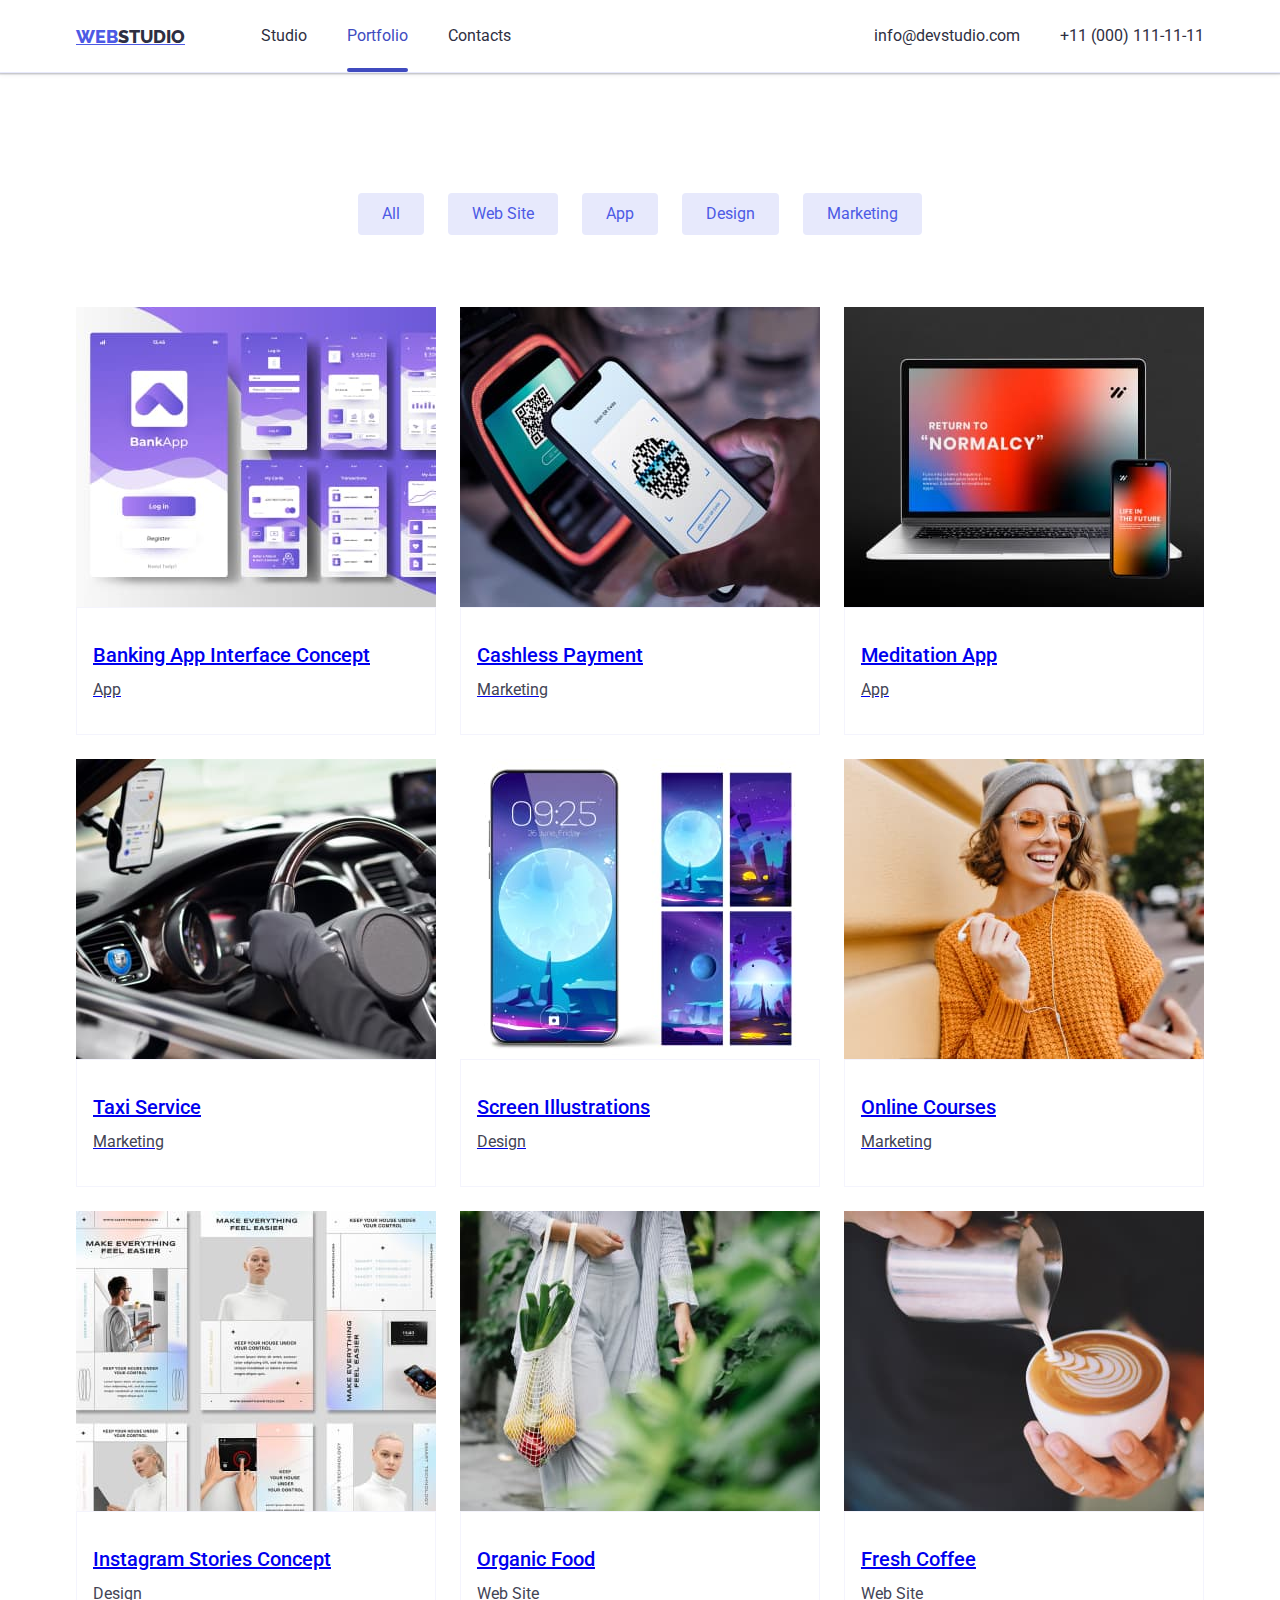
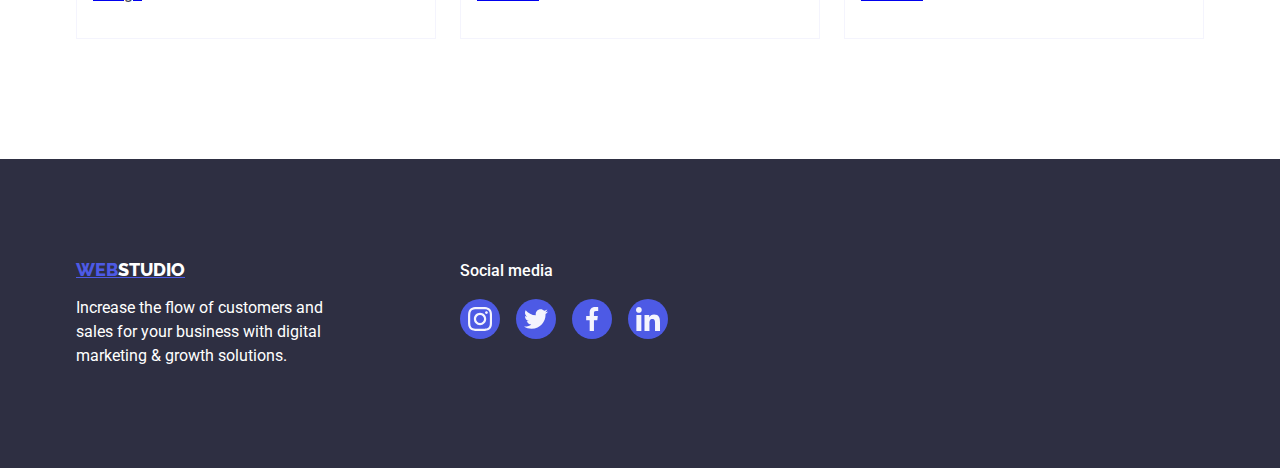
==== portfolio.html @ 1fbf2329 "Implemented modal form" ====
<!doctype html>
<html lang="en">
  <head>
    <meta charset="UTF-8" />
    <title>Portfolio</title>
    <link
      href="https://cdn.jsdelivr.net/npm/modern-normalize@2.0.0/modern-normalize.min.css"
      rel="stylesheet"
    />
    <link
      href="https://fonts.googleapis.com/css2?family=Raleway:wght@800&family=Roboto:wght@400;500;700;900&display=swap"
      rel="stylesheet"
    />
    <link rel="stylesheet" href="css/styles.css" />
  </head>

  <body>
    <header class="header">
      <div class="container">
        <nav class="navigation">
          <a class="logo" href="./index.html"
            >WEB<span class="logo-part">STUDIO</span></a
          >
          <ul class="navigation-items">
            <li class="navigation-item">
              <a class="link" href="./index.html">Studio</a>
            </li>
            <li class="navigation-item current">
              <a class="link" href="./portfolio.html">Portfolio</a>
            </li>
            <li class="navigation-item">
              <a class="link" href="./index.html">Contacts</a>
            </li>
          </ul>
        </nav>

        <address class="contacts">
          <ul class="contacts-items">
            <li>
              <a class="link" href="mailto:info@devstudio.com"
                >info@devstudio.com</a
              >
            </li>
            <li>
              <a class="link" href="tel:+110001111111">+11 (000) 111-11-11</a>
            </li>
          </ul>
        </address>
      </div>
    </header>

    <main>
      <section class="section portfolio-section">
        <div class="container">
          <h1 class="general-title visually-hidden">Portfolio</h1>
          <ul class="filter-items">
            <li><button class="filter-button" type="button">All</button></li>
            <li>
              <button class="filter-button" type="button">Web Site</button>
            </li>
            <li><button class="filter-button" type="button">App</button></li>
            <li><button class="filter-button" type="button">Design</button></li>
            <li>
              <button class="filter-button" type="button">Marketing</button>
            </li>
          </ul>
          <ul class="portfolio-items">
            <li class="portfolio-card">
              <a href="./portfolio.html">
                <div class="portfolio-card-image">
                  <div class="overlay">
                    <p class="overlay-text">
                      14 Stylish and User-Friendly App Design Concepts · Task
                      Manager App · Calorie Tracker App · Exotic Fruit Ecommerce
                      App · Cloud Storage App
                    </p>
                  </div>
                  <img
                    class="image"
                    src="./images/portfolio/first-project.jpg"
                    alt="first-project"
                  />
                </div>
                <div class="portfolio-card-text">
                  <h2 class="card-title">Banking App Interface Concept</h2>
                  <p class="card-text">App</p>
                </div>
              </a>
            </li>
            <li class="portfolio-card">
              <a href="./portfolio.html">
                <div class="portfolio-card-image">
                  <div class="overlay">
                    <p class="overlay-text">
                      14 Stylish and User-Friendly App Design Concepts · Task
                      Manager App · Calorie Tracker App · Exotic Fruit Ecommerce
                      App · Cloud Storage App
                    </p>
                  </div>
                  <img
                    class="image"
                    src="./images/portfolio/second-project.jpg"
                    alt="second-project"
                  />
                </div>
                <div class="portfolio-card-text">
                  <h2 class="card-title">Cashless Payment</h2>
                  <p class="card-text">Marketing</p>
                </div>
              </a>
            </li>
            <li class="portfolio-card">
              <a href="./portfolio.html">
                <div class="portfolio-card-image">
                  <div class="overlay">
                    <p class="overlay-text">
                      14 Stylish and User-Friendly App Design Concepts · Task
                      Manager App · Calorie Tracker App · Exotic Fruit Ecommerce
                      App · Cloud Storage App
                    </p>
                  </div>
                  <img
                    class="image"
                    src="./images/portfolio/third-project.jpg"
                    alt="third-project"
                  />
                </div>
                <div class="portfolio-card-text">
                  <h2 class="card-title">Meditation App</h2>
                  <p class="card-text">App</p>
                </div>
              </a>
            </li>
            <li class="portfolio-card">
              <a href="./portfolio.html">
                <div class="portfolio-card-image">
                  <div class="overlay">
                    <p class="overlay-text">
                      14 Stylish and User-Friendly App Design Concepts · Task
                      Manager App · Calorie Tracker App · Exotic Fruit Ecommerce
                      App · Cloud Storage App
                    </p>
                  </div>
                  <img
                    class="image"
                    src="./images/portfolio/fourth-project.jpg"
                    alt="fourth-project"
                  />
                </div>
                <div class="portfolio-card-text">
                  <h2 class="card-title">Taxi Service</h2>
                  <p class="card-text">Marketing</p>
                </div>
              </a>
            </li>
            <li class="portfolio-card">
              <a href="./portfolio.html">
                <div class="portfolio-card-image">
                  <div class="overlay">
                    <p class="overlay-text">
                      14 Stylish and User-Friendly App Design Concepts · Task
                      Manager App · Calorie Tracker App · Exotic Fruit Ecommerce
                      App · Cloud Storage App
                    </p>
                  </div>
                  <img
                    class="image"
                    src="./images/portfolio/fifth-project.jpg"
                    alt="fifth-project"
                  />
                </div>
                <div class="portfolio-card-text">
                  <h2 class="card-title">Screen Illustrations</h2>
                  <p class="card-text">Design</p>
                </div>
              </a>
            </li>
            <li class="portfolio-card">
              <a href="./portfolio.html">
                <div class="portfolio-card-image">
                  <div class="overlay">
                    <p class="overlay-text">
                      14 Stylish and User-Friendly App Design Concepts · Task
                      Manager App · Calorie Tracker App · Exotic Fruit Ecommerce
                      App · Cloud Storage App
                    </p>
                  </div>
                  <img
                    class="image"
                    src="./images/portfolio/sixth-project.jpg"
                    alt="sixth-project"
                  />
                </div>
                <div class="portfolio-card-text">
                  <h2 class="card-title">Online Courses</h2>
                  <p class="card-text">Marketing</p>
                </div>
              </a>
            </li>
            <li class="portfolio-card">
              <a href="./portfolio.html">
                <div class="portfolio-card-image">
                  <div class="overlay">
                    <p class="overlay-text">
                      14 Stylish and User-Friendly App Design Concepts · Task
                      Manager App · Calorie Tracker App · Exotic Fruit Ecommerce
                      App · Cloud Storage App
                    </p>
                  </div>
                  <img
                    class="image"
                    src="./images/portfolio/seventh-project.jpg"
                    alt="seventh-project"
                  />
                </div>
                <div class="portfolio-card-text">
                  <h2 class="card-title">Instagram Stories Concept</h2>
                  <p class="card-text">Design</p>
                </div>
              </a>
            </li>
            <li class="portfolio-card">
              <a href="./portfolio.html">
                <div class="portfolio-card-image">
                  <div class="overlay">
                    <p class="overlay-text">
                      14 Stylish and User-Friendly App Design Concepts · Task
                      Manager App · Calorie Tracker App · Exotic Fruit Ecommerce
                      App · Cloud Storage App
                    </p>
                  </div>
                  <img
                    class="image"
                    src="./images/portfolio/eighth-project.jpg"
                    alt="eighth-project"
                  />
                </div>
                <div class="portfolio-card-text">
                  <h2 class="card-title">Organic Food</h2>
                  <p class="card-text">Web Site</p>
                </div>
              </a>
            </li>
            <li class="portfolio-card">
              <a href="./portfolio.html">
                <div class="portfolio-card-image">
                  <div class="overlay">
                    <p class="overlay-text">
                      14 Stylish and User-Friendly App Design Concepts · Task
                      Manager App · Calorie Tracker App · Exotic Fruit Ecommerce
                      App · Cloud Storage App
                    </p>
                  </div>
                  <img
                    class="image"
                    src="./images/portfolio/ninth-project.jpg"
                    alt="ninth-project"
                  />
                </div>
                <div class="portfolio-card-text">
                  <h2 class="card-title">Fresh Coffee</h2>
                  <p class="card-text">Web Site</p>
                </div>
              </a>
            </li>
          </ul>
        </div>
      </section>
    </main>

    <footer class="footer">
      <div class="container">
        <div>
          <a class="logo" href="./index.html"
            >WEB<span class="logo-part">STUDIO</span></a
          >
          <p class="footer-text">
            Increase the flow of customers and sales for your business with
            digital marketing & growth solutions.
          </p>
        </div>
        <div class="footer-social">
          <h2 class="footer-social-title">Social media</h2>
          <ul class="footer-social-links">
            <li>
              <a class="card-icon" href="#">
                <svg class="icon">
                  <use xlink:href="./images/icons.svg#instagram16"></use>
                </svg>
              </a>
            </li>
            <li>
              <a class="card-icon" href="#">
                <svg class="icon">
                  <use xlink:href="./images/icons.svg#twitter16"></use>
                </svg>
              </a>
            </li>
            <li>
              <a class="card-icon" href="#">
                <svg class="icon">
                  <use xlink:href="./images/icons.svg#facebook16"></use>
                </svg>
              </a>
            </li>
            <li>
              <a class="card-icon" href="#">
                <svg class="icon">
                  <use xlink:href="./images/icons.svg#linkedin16"></use>
                </svg>
              </a>
            </li>
          </ul>
        </div>
      </div>
    </footer>
  </body>
</html>
---- css/styles.css ----
:root {
  --container-width: 1158px;
  --primary-color: #4d5ae5;
  --primary-text-color: #2e2f42;
  --secondary-text-color: #ffffff;
  --card-text-color: #434455;
  --background-color: #ffffff;
  --button-none-active-color: #e7e9fc;
  --button-hover-color: #404bbf;
  --primary-sections-background-color: #2e2f42;
  --secondary-sections-background-color: #f4f4fd;
  --card-background-color: #2e2f4214;
  --card-border-color: #f4f4fd;
}

h1,
h2,
h3,
h4,
h5,
h6,
p {
  margin: 0;
  padding: 0;
}

body {
  position: relative;
  font-family: 'Roboto', sans-serif;
  color: var(--primary-text-color);
  background-color: var(--background-color);
  font-size: 16px;
  line-height: 1.5;
}

button {
  border: none;
  padding: 12px 24px;
  border-radius: 4px;
}

ul {
  list-style-type: none;
  margin: 0;
  padding: 0;
}

.container {
  max-width: var(--container-width);
  padding: 0 15px;
  margin: 0 auto;
}

.link {
  text-decoration: none;
  color: var(--primary-text-color);
  transition-property: color;
  transition-duration: 250ms;
  transition-timing-function: cubic-bezier(0.4, 0, 0.2, 1);
}

.link:hover,
.link:focus {
  color: var(--button-hover-color);
}

.visually-hidden {
  position: absolute;
  width: 1px;
  height: 1px;
  margin: -1px;
  border: 0;
  padding: 0;
  white-space: nowrap;
  clip-path: inset(100%);
  clip: rect(0 0 0 0);
  overflow: hidden;
}

.header {
  border-bottom: 1px solid #e7e9fc;
  box-shadow:
    0 1px 6px 0 rgba(46, 47, 66, 0.08),
    0 1px 1px 0 rgba(46, 47, 66, 0.16),
    0 2px 1px 0 rgba(46, 47, 66, 0.08);
}

.header .container {
  display: flex;
  justify-content: space-between;
  align-items: center;
}

.logo {
  display: inline-block;
  font-family: 'Raleway', sans-serif;
  font-size: 18px;
  font-weight: 800;
  line-height: 21px;
  color: var(--primary-color);
}

.logo-part {
  color: var(--primary-text-color);
}

.navigation {
  display: flex;
  align-items: center;
}

.navigation .logo {
  margin-right: 76px;
}

.navigation-items {
  display: flex;
  gap: 40px;
}

.navigation-item .link {
  display: block;
  position: relative;
  padding: 24px 0;
}

.navigation-item.current .link::after {
  content: '';
  position: absolute;
  bottom: 0;
  left: 0;
  width: 100%;
  height: 4px;
  background-color: #404bbf;
  border-radius: 2px;
}

.navigation-item.current .link {
  color: var(--button-hover-color);
}

.contacts {
  font-style: normal;
}

.contacts-items {
  display: flex;
  gap: 40px;
}

.contacts-items .link {
  display: block;
  padding: 24px 0;
}

.general-title {
  font-size: 56px;
  line-height: 60px;
  text-align: center;
  max-width: 496px;
  margin: 0 auto 72px;
}

.section-title {
  font-size: 36px;
  font-weight: 700;
  text-align: center;
  margin-bottom: 72px;
}

.card-title {
  font-size: 20px;
  font-weight: 500;
  margin-bottom: 8px;
}

.card-text {
  color: var(--card-text-color);
}

.image {
  display: block;
  max-width: 100%;
  height: auto;
  object-fit: cover;
}

.order-section {
  position: relative;
  text-align: center;
  padding: 188px 0;
  max-width: 1440px;
  margin: 0 auto;
  color: var(--secondary-text-color);
  background-color: rgba(46, 47, 66, 0.7);
}

.order-section .image {
  position: absolute;
  top: 0;
  left: 50%;
  transform: translateX(-50%);
  max-width: 1440px;
  height: 100%;
  z-index: -1;
}

.button {
  background-color: var(--primary-color);
  color: var(--secondary-text-color);
  transition-property: background-color;
  transition-duration: 250ms;
  transition-timing-function: cubic-bezier(0.4, 0, 0.2, 1);
}

.button:hover,
.button:focus {
  background-color: var(--button-hover-color);
}

.feature-section {
  padding: 120px 0;
}

.feature-section-items {
  display: flex;
  gap: 24px;
}

.feature-section-item {
  width: calc((100% - 72px) / 4);
}

.feature-section-logo {
  display: flex;
  justify-content: center;
  align-items: center;
  height: 112px;
  background-color: #f4f4fd;
  border-radius: 4px;
  margin-bottom: 8px;
}

.feature-section-icon {
  width: 64px;
  height: 64px;
}

.skills-section {
  padding: 0 0 120px;
}

.skills-section-items {
  display: flex;
  gap: 24px;
}

.skills-section-item {
  width: calc((100% - 48px) / 3);
}

.team-section {
  padding: 120px 0;
  background-color: var(--secondary-sections-background-color);
}

.team-section-items {
  display: flex;
  gap: 24px;
}

.team-card {
  width: calc((100% - 72px) / 4);
  background-color: var(--background-color);
  border-radius: 0 0 4px 4px;
  box-shadow:
    0 2px 1px 0 rgba(46, 47, 66, 0.08),
    0 1px 1px 0 rgba(46, 47, 66, 0.16),
    0 1px 6px 0 rgba(46, 47, 66, 0.08);
}

.team-card-text {
  padding: 32px 16px;
  text-align: center;
}

.team-card-social {
  display: flex;
  justify-content: space-between;
  margin-top: 8px;
}

.card-icon {
  display: flex;
  justify-content: center;
  align-items: center;
  width: 40px;
  height: 40px;
  border-radius: 50%;
  background-color: #4d5ae5;
  transition-property: background-color;
  transition-duration: 250ms;
  transition-timing-function: cubic-bezier(0.4, 0, 0.2, 1);
}

.card-icon:hover,
.card-icon:focus {
  background-color: #404bbf;
}

.card-icon .icon {
  width: 16px;
  height: 16px;
}

.filter-button {
  color: var(--primary-color);
  background-color: var(--button-none-active-color);
  transition-property: background-color;
  transition-duration: 250ms;
  transition-timing-function: cubic-bezier(0.4, 0, 0.2, 1);
}

.filter-button:hover,
.filter-button:focus {
  background-color: var(--button-hover-color);
  color: var(--secondary-text-color);
}

.portfolio-section {
  padding: 120px 0;
}

.portfolio-items {
  display: flex;
  flex-wrap: wrap;
  gap: 24px;
}

.portfolio-card {
  position: relative;
  width: calc((100% - 48px) / 3);
  transition-property: box-shadow;
  transition-duration: 250ms;
  transition-timing-function: cubic-bezier(0.4, 0, 0.2, 1);
}

.portfolio-card-image {
  position: relative;
  overflow: hidden;
}

.portfolio-card-image .overlay {
  position: absolute;
  top: 0;
  left: 0;
  padding: 40px 32px;
  width: 100%;
  height: 300px;
  background-color: #3f51b5;
  transform: translateY(100%);
  transition: transform 250ms ease-in-out;
}

.overlay-text {
  color: #f4f4fd;
}

.portfolio-card:hover .overlay,
.portfolio-card:focus .overlay {
  transform: translateY(0);
}

.portfolio-card:hover,
.portfolio-card:focus {
  box-shadow:
    0 2px 1px 0 rgba(46, 47, 66, 0.08),
    0 1px 1px 0 rgba(46, 47, 66, 0.16),
    0 1px 6px 0 rgba(46, 47, 66, 0.08);
}

.portfolio-card-text {
  padding: 32px 16px;
  border: 1px solid var(--card-border-color);
}

.filter-items {
  display: flex;
  justify-content: center;
  flex-wrap: wrap;
  gap: 24px;
  margin-bottom: 72px;
}

.customers-section {
  padding: 120px 0;
}

.customers-section-items {
  display: flex;
  flex-wrap: wrap;
  gap: 24px;
}

.customers-section-item .link {
  display: block;
  max-width: 168px;
  height: 88px;
  padding: 16px 32px;
  border: 1px solid #8e8f99;
  border-radius: 4px;
  transition-property: background-color;
  transition-duration: 250ms;
  transition-timing-function: cubic-bezier(0.4, 0, 0.2, 1);
}

.customers-section-item .link:hover,
.customers-section-item .link:focus {
  border-color: #404bbf;
}

.customers-section-item .icon {
  display: block;
  width: 104px;
  height: 56px;
  fill: #8e8f99;
  transition-property: fill;
  transition-duration: 250ms;
  transition-timing-function: cubic-bezier(0.4, 0, 0.2, 1);
}

.customers-section-item .link:hover .icon,
.customers-section-item .link:focus .icon {
  fill: #404bbf;
}

.footer {
  padding: 100px 0;
  background-color: var(--primary-sections-background-color);
  color: var(--background-color);
}

.footer .container {
  display: flex;
  gap: 120px;
}

.footer .logo {
  margin-bottom: 16px;
}

.footer .logo-part {
  color: var(--secondary-text-color);
}

.footer-text {
  max-width: 264px;
}

.footer-social-title {
  font-size: 16px;
  font-weight: 500;
  margin-bottom: 16px;
}

.footer-social-links {
  display: flex;
  gap: 16px;
}

.footer .card-icon .icon {
  width: 24px;
  height: 24px;
}

.backdrop {
  display: block;
  position: fixed;
  top: 0;
  left: 0;
  width: 100%;
  height: 100%;
  background: rgba(46, 47, 66, 0.4);
  animation: fadeIn 0.5s forwards;
}

.backdrop.is-hidden {
  display: none;
}

.modal {
  position: fixed;
  top: 50%;
  left: 50%;
  transform: translate(-50%, -50%);
  width: 100%;
  max-width: 408px;
  padding: 72px 24px 24px;
  background-color: var(--background-color);
  border-radius: 4px;
  animation: slideIn 0.5s forwards;
}

.order-form {
  display: flex;
  flex-direction: column;
  gap: 8px;
}

.form-title {
  margin-bottom: 16px;
  font-size: 16px;
  font-weight: 500;
  text-align: center;
}

.label {
  display: flex;
  flex-direction: column;
  gap: 4px;
  font-size: 12px;
  color: #8e8f99;
}

.input-wrapper {
  position: relative;
  height: 40px;
  width: 100%;
}

.input {
  padding: 8px 16px 8px 38px;
  border: 1px solid rgba(46, 47, 66, 0.7);
  border-radius: 4px;
  font-size: 12px;
  width: 100%;
  transition-property: outline-color;
  transition-duration: 250ms;
  transition-timing-function: cubic-bezier(0.4, 0, 0.2, 1);
}

.input:focus-visible {
  outline-color: #4d5ae5;
}

.input:focus-visible + .form-input-icon {
  fill: #404bbf;
}

.form-input {
  height: 100%;
}

.form-input-icon {
  position: absolute;
  top: 50%;
  left: 16px;
  transform: translateY(-50%);
  width: 18px;
  height: 24px;
  fill: #2e2f42;
  transition-property: fill;
  transition-duration: 250ms;
  transition-timing-function: cubic-bezier(0.4, 0, 0.2, 1);
}

.comment-input {
  resize: none;
  padding-left: 16px;
}

.policy-label {
  position: relative;
  display: flex;
  gap: 4px;
  font-size: 12px;
  color: #8e8f99;
  margin-bottom: 16px;
  padding-left: 25px;
}

.policy-checkbox {
  position: absolute;
  opacity: 0;
  cursor: pointer;
  height: 0;
  width: 0;
}

.checkmark {
  position: absolute;
  top: 0;
  left: 0;
  height: 16px;
  width: 16px;
  border: 1px solid rgba(46, 47, 66, 0.4);
  border-radius: 2px;
  transition-property: border-color;
  transition-duration: 250ms;
  transition-timing-function: cubic-bezier(0.4, 0, 0.2, 1);
}

.policy-label .policy-checkbox:checked ~ .checkmark {
  background-color: #4d5ae5;
  border: none;
}

.policy-label:hover .policy-checkbox ~ .checkmark,
.policy-label:focus .policy-checkbox ~ .checkmark {
  border-color: #4d5ae5;
}

.checkmark-icon {
  display: none;
}

.policy-label .policy-checkbox:checked ~ .checkmark .checkmark-icon {
  display: block;
  position: absolute;
  top: 50%;
  left: 50%;
  transform: translate(-50%, -50%);
  width: 10px;
  height: 8px;
}

.form-button {
  align-self: center;
  max-width: 168px;
  width: 100%;
  font-weight: 500;
  padding: 16px 32px;
}

.modal-close-button {
  position: absolute;
  top: 24px;
  right: 24px;
  display: flex;
  justify-content: center;
  align-items: center;
  padding: 0;
  width: 24px;
  height: 24px;
  border-radius: 50%;
  background: #e7e9fc;
  border: 1px solid rgba(0, 0, 0, 0.1);
  transition-property: background;
  transition-duration: 250ms;
  transition-timing-function: cubic-bezier(0.4, 0, 0.2, 1);
}

.modal-close-button .icon {
  width: 8px;
  height: 8px;
}

.modal-close-button:hover,
.modal-close-button:focus {
  background: #404bbf;
  cursor: pointer;
}

.modal-close-button:hover .icon,
.modal-close-button:focus .icon {
  fill: #ffffff;
}

@keyframes fadeIn {
  from {
    opacity: 0;
  }
  to {
    opacity: 1;
  }
}

@keyframes slideIn {
  from {
    transform: translate(-50%, -60%);
    opacity: 0;
  }
  to {
    transform: translate(-50%, -50%);
    opacity: 1;
  }
}
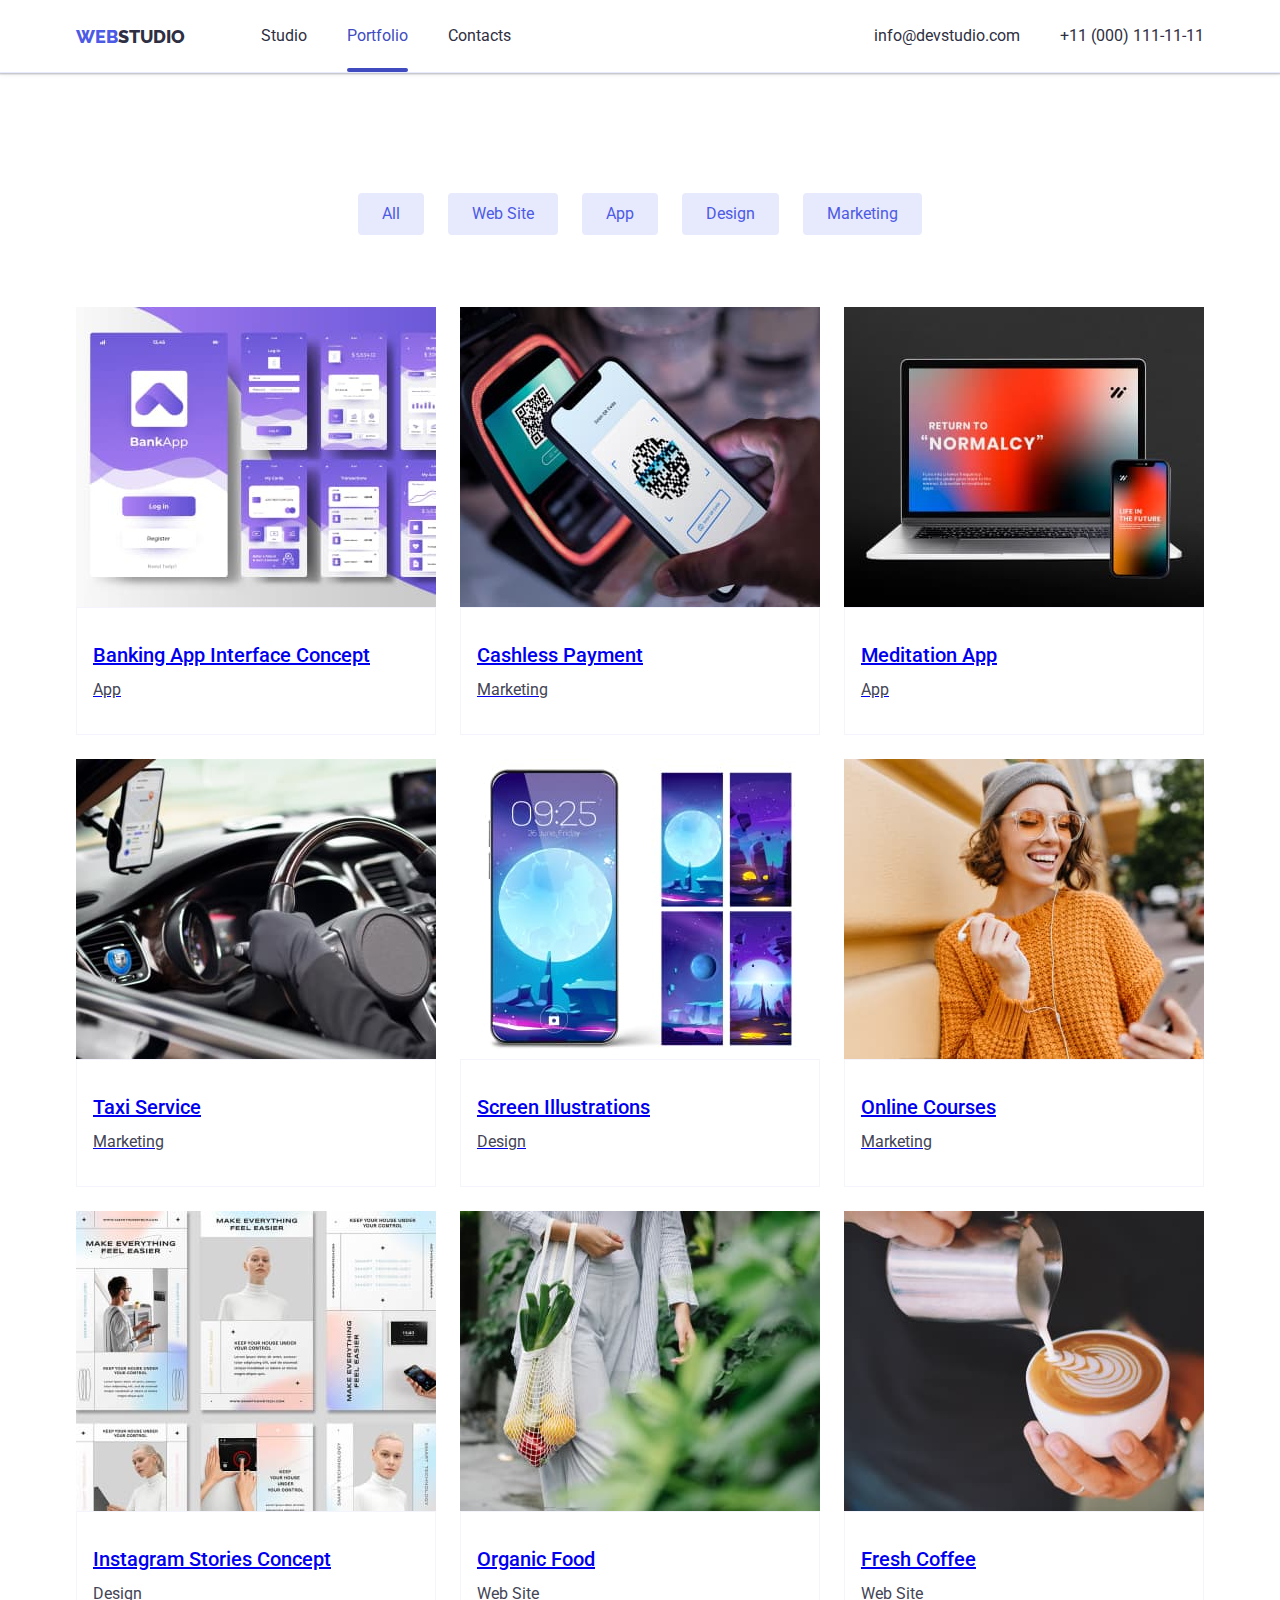
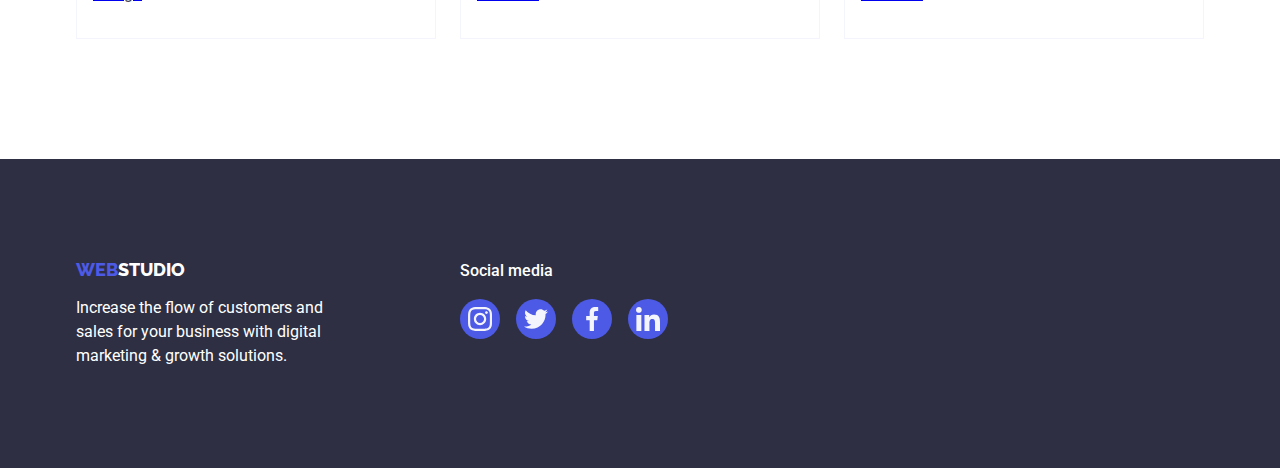
==== commit 3ca50c3c: "Implemented modal form" ====
--- a/portfolio.html
+++ b/portfolio.html
@@ -18,7 +18,7 @@
     <header class="header">
       <div class="container">
         <nav class="navigation">
-          <a class="logo" href="./index.html"
+          <a class="link logo" href="./index.html"
             >WEB<span class="logo-part">STUDIO</span></a
           >
           <ul class="navigation-items">
@@ -271,7 +271,7 @@
     <footer class="footer">
       <div class="container">
         <div>
-          <a class="logo" href="./index.html"
+          <a class="link logo" href="./index.html"
             >WEB<span class="logo-part">STUDIO</span></a
           >
           <p class="footer-text">
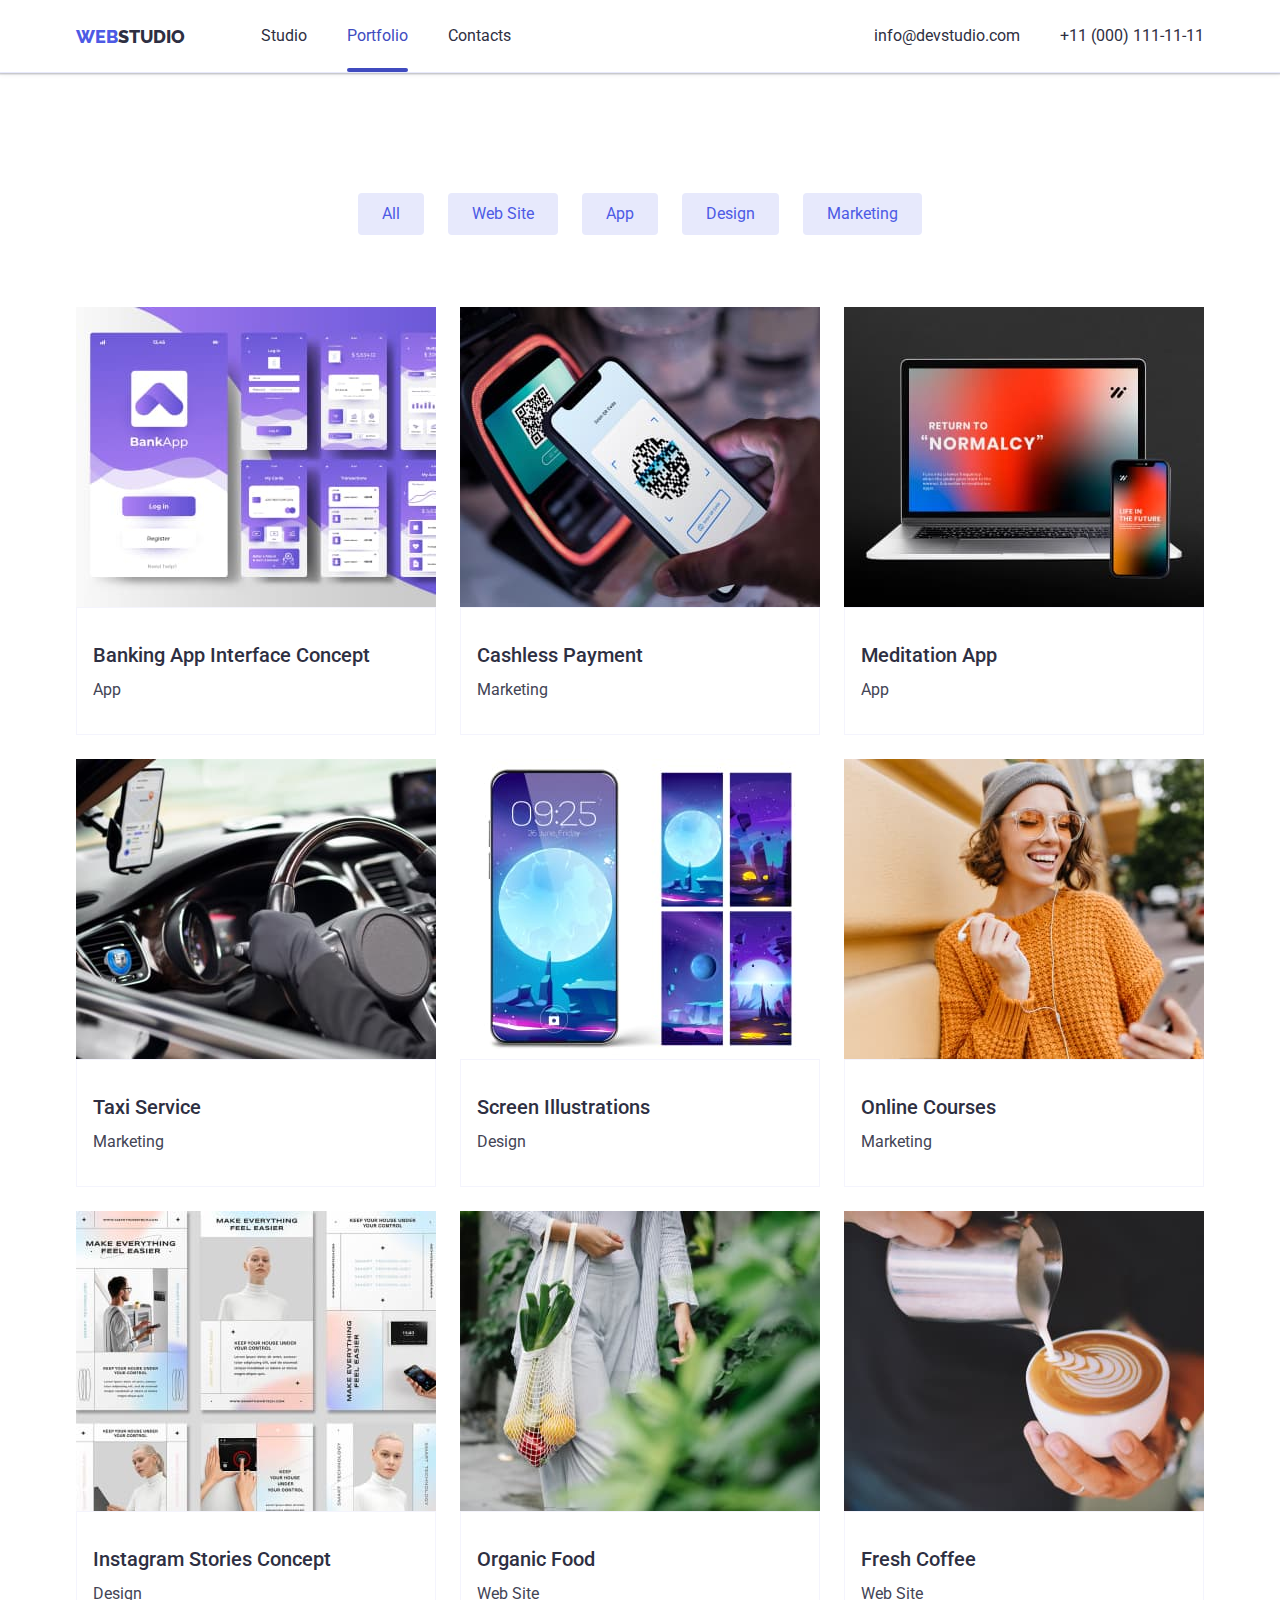
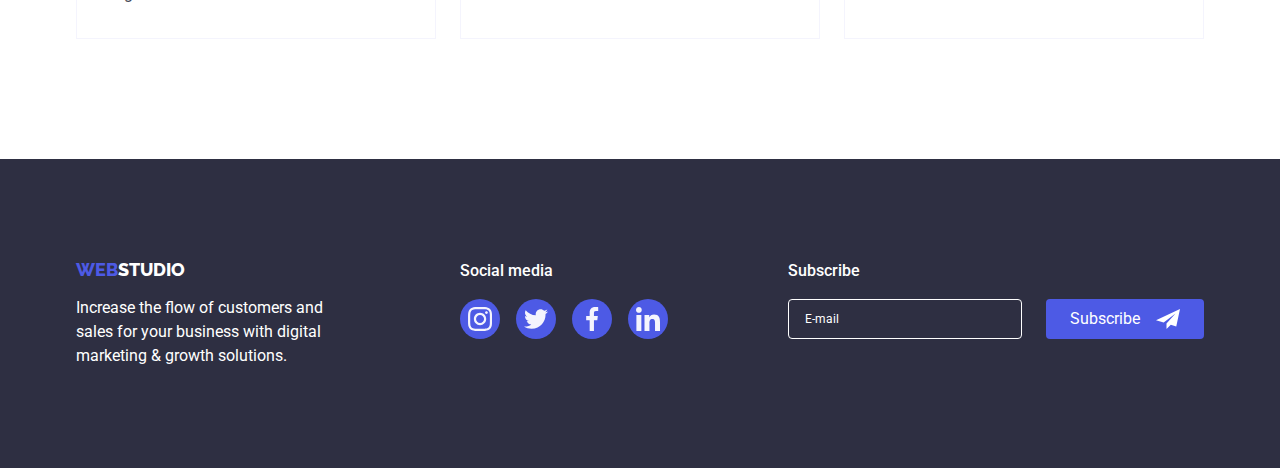
==== commit 33dc02f5: "Fix comments" ====
--- a/portfolio.html
+++ b/portfolio.html
@@ -66,7 +66,7 @@
           </ul>
           <ul class="portfolio-items">
             <li class="portfolio-card">
-              <a href="./portfolio.html">
+              <a class="link" href="./portfolio.html">
                 <div class="portfolio-card-image">
                   <div class="overlay">
                     <p class="overlay-text">
@@ -88,7 +88,7 @@
               </a>
             </li>
             <li class="portfolio-card">
-              <a href="./portfolio.html">
+              <a class="link" href="./portfolio.html">
                 <div class="portfolio-card-image">
                   <div class="overlay">
                     <p class="overlay-text">
@@ -110,7 +110,7 @@
               </a>
             </li>
             <li class="portfolio-card">
-              <a href="./portfolio.html">
+              <a class="link" href="./portfolio.html">
                 <div class="portfolio-card-image">
                   <div class="overlay">
                     <p class="overlay-text">
@@ -132,7 +132,7 @@
               </a>
             </li>
             <li class="portfolio-card">
-              <a href="./portfolio.html">
+              <a class="link" href="./portfolio.html">
                 <div class="portfolio-card-image">
                   <div class="overlay">
                     <p class="overlay-text">
@@ -154,7 +154,7 @@
               </a>
             </li>
             <li class="portfolio-card">
-              <a href="./portfolio.html">
+              <a class="link" href="./portfolio.html">
                 <div class="portfolio-card-image">
                   <div class="overlay">
                     <p class="overlay-text">
@@ -176,7 +176,7 @@
               </a>
             </li>
             <li class="portfolio-card">
-              <a href="./portfolio.html">
+              <a class="link" href="./portfolio.html">
                 <div class="portfolio-card-image">
                   <div class="overlay">
                     <p class="overlay-text">
@@ -198,7 +198,7 @@
               </a>
             </li>
             <li class="portfolio-card">
-              <a href="./portfolio.html">
+              <a class="link" href="./portfolio.html">
                 <div class="portfolio-card-image">
                   <div class="overlay">
                     <p class="overlay-text">
@@ -220,7 +220,7 @@
               </a>
             </li>
             <li class="portfolio-card">
-              <a href="./portfolio.html">
+              <a class="link" href="./portfolio.html">
                 <div class="portfolio-card-image">
                   <div class="overlay">
                     <p class="overlay-text">
@@ -242,7 +242,7 @@
               </a>
             </li>
             <li class="portfolio-card">
-              <a href="./portfolio.html">
+              <a class="link" href="./portfolio.html">
                 <div class="portfolio-card-image">
                   <div class="overlay">
                     <p class="overlay-text">
@@ -312,6 +312,23 @@
             </li>
           </ul>
         </div>
+        <div class="footer-form">
+          <h2 class="footer-social-title">Subscribe</h2>
+          <form name="subscribe" class="subscribe-form">
+            <input
+              type="email"
+              name="email"
+              placeholder="E-mail"
+              class="input form-input"
+            />
+            <button type="submit" class="button subscribe-button">
+              Subscribe
+              <svg class="button-icon">
+                <use xlink:href="./images/icons.svg#send"></use>
+              </svg>
+            </button>
+          </form>
+        </div>
       </div>
     </footer>
   </body>
--- a/css/styles.css
+++ b/css/styles.css
@@ -37,6 +37,7 @@
   border: none;
   padding: 12px 24px;
   border-radius: 4px;
+  cursor: pointer;
 }
 
 ul {
@@ -382,6 +383,7 @@
 .portfolio-card-text {
   padding: 32px 16px;
   border: 1px solid var(--card-border-color);
+  color: #2e2f42;
 }
 
 .filter-items {
@@ -454,7 +456,7 @@
 }
 
 .footer-text {
-  max-width: 264px;
+  min-width: 264px;
 }
 
 .footer-social-title {
@@ -469,6 +471,42 @@
 }
 
 .footer .card-icon .icon {
+  width: 24px;
+  height: 24px;
+}
+
+.footer-form {
+  width: 100%;
+}
+
+.subscribe-form {
+  display: flex;
+  gap: 24px;
+  align-items: center;
+  width: 100%;
+}
+
+.subscribe-form .form-input {
+  height: 40px;
+  background-color: var(--primary-sections-background-color);
+  color: var(--background-color);
+  padding-left: 16px;
+  border-color: var(--background-color);
+  width: 100%;
+}
+
+.subscribe-form .form-input::placeholder {
+  color: var(--background-color);
+}
+
+.subscribe-button {
+  display: flex;
+  align-items: center;
+  gap: 16px;
+  height: 40px;
+}
+
+.button-icon {
   width: 24px;
   height: 24px;
 }
@@ -534,16 +572,19 @@
   border-radius: 4px;
   font-size: 12px;
   width: 100%;
-  transition-property: outline-color;
-  transition-duration: 250ms;
-  transition-timing-function: cubic-bezier(0.4, 0, 0.2, 1);
-}
-
-.input:focus-visible {
-  outline-color: #4d5ae5;
-}
-
-.input:focus-visible + .form-input-icon {
+  outline: none;
+  transition-property: border-color;
+  transition-duration: 250ms;
+  transition-timing-function: cubic-bezier(0.4, 0, 0.2, 1);
+}
+
+.input:focus-visible,
+.input:hover {
+  border-color: #4d5ae5;
+}
+
+.input:focus-visible + .form-input-icon,
+.input:hover + .form-input-icon {
   fill: #404bbf;
 }
 
@@ -600,6 +641,10 @@
   transition-timing-function: cubic-bezier(0.4, 0, 0.2, 1);
 }
 
+.policy-checkbox:focus ~ .checkmark {
+  border-color: #4d5ae5;
+}
+
 .policy-label .policy-checkbox:checked ~ .checkmark {
   background-color: #4d5ae5;
   border: none;
@@ -608,6 +653,10 @@
 .policy-label:hover .policy-checkbox ~ .checkmark,
 .policy-label:focus .policy-checkbox ~ .checkmark {
   border-color: #4d5ae5;
+}
+
+.policy-link {
+  color: #4d5ae5;
 }
 
 .checkmark-icon {
